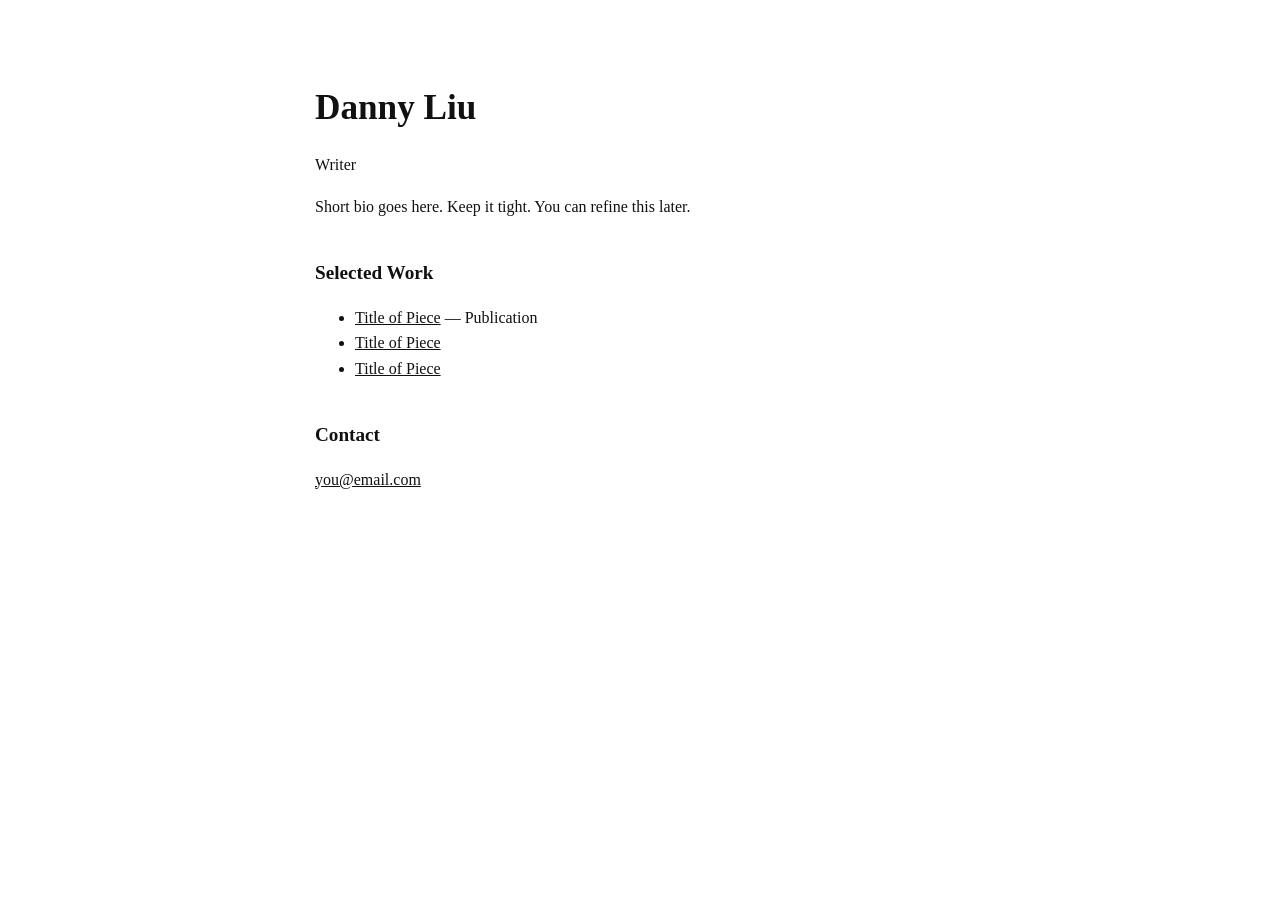
==== index.html @ 7ddd7fea "Create index.html" ====
<!DOCTYPE html>
<html lang="en">
<head>
  <meta charset="UTF-8">
  <title>Danny Liu — Writer</title>
  <meta name="viewport" content="width=device-width, initial-scale=1">
  <style>
    body {
      font-family: Georgia, serif;
      max-width: 650px;
      margin: 80px auto;
      padding: 0 20px;
      line-height: 1.6;
      color: #111;
    }
    h1 {
      font-size: 2.2em;
      margin-bottom: 0;
    }
    h2 {
      font-size: 1.2em;
      margin-top: 2em;
    }
    a {
      color: #111;
      text-decoration: underline;
    }
    a:hover {
      opacity: 0.7;
    }
  </style>
</head>
<body>

<h1>Danny Liu</h1>
<p>Writer</p>

<p>
Short bio goes here. Keep it tight. You can refine this later.
</p>

<h2>Selected Work</h2>
<ul>
  <li><a href="#">Title of Piece</a> — Publication</li>
  <li><a href="#">Title of Piece</a></li>
  <li><a href="#">Title of Piece</a></li>
</ul>

<h2>Contact</h2>
<p>
<a href="mailto:you@email.com">you@email.com</a>
</p>

</body>
</html>
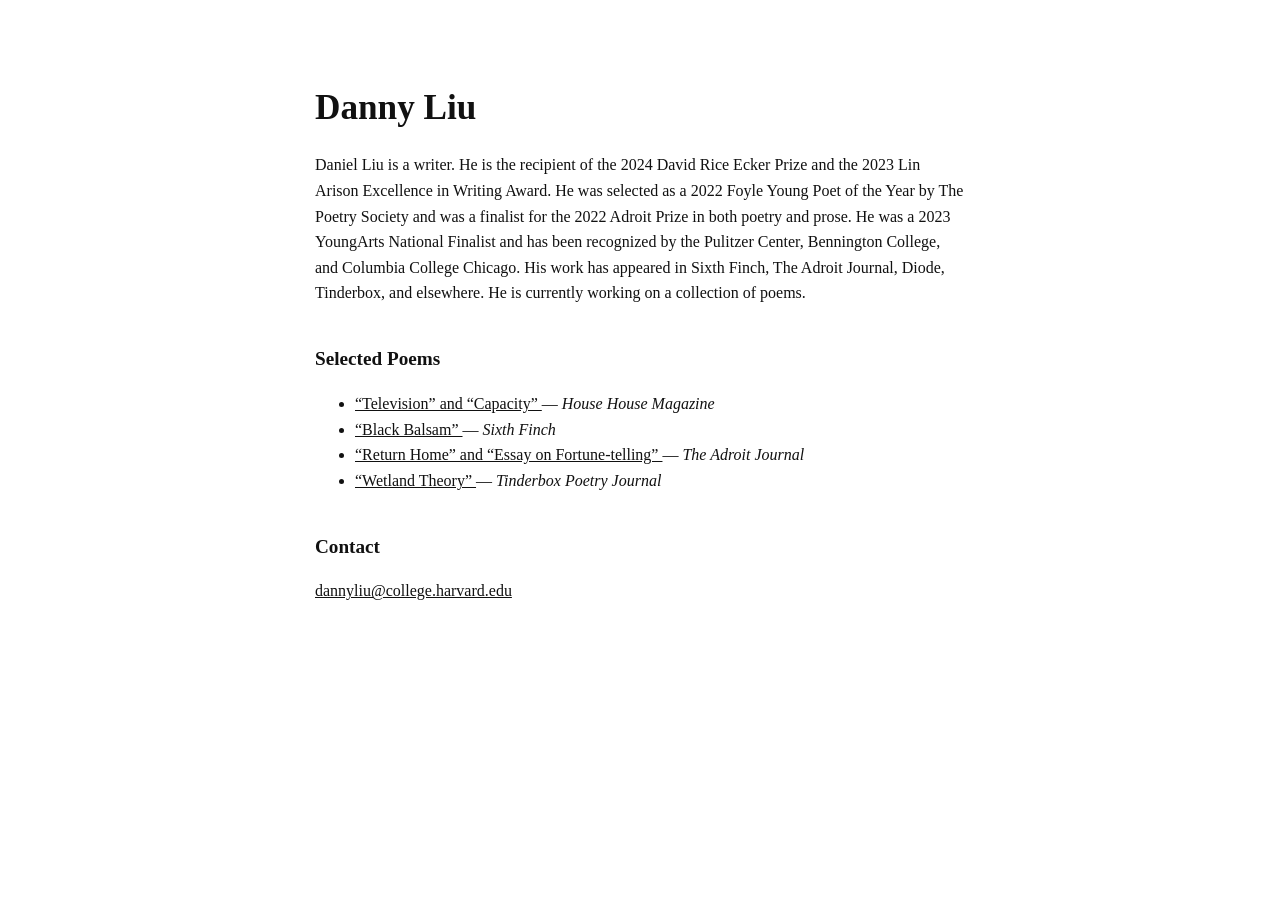
==== commit 054a2650: "Update index.html" ====
--- a/index.html
+++ b/index.html
@@ -33,22 +33,38 @@
 <body>
 
 <h1>Danny Liu</h1>
-<p>Writer</p>
 
 <p>
-Short bio goes here. Keep it tight. You can refine this later.
+Daniel Liu is a writer. He is the recipient of the 2024 David Rice Ecker Prize and the 2023 Lin Arison Excellence in Writing Award. He was selected as a 2022 Foyle Young Poet of the Year by The Poetry Society and was a finalist for the 2022 Adroit Prize in both poetry and prose. He was a 2023 YoungArts National Finalist and has been recognized by the Pulitzer Center, Bennington College, and Columbia College Chicago. His work has appeared in Sixth Finch, The Adroit Journal, Diode, Tinderbox, and elsewhere. He is currently working on a collection of poems.
 </p>
 
-<h2>Selected Work</h2>
+<h2>Selected Poems</h2>
 <ul>
-  <li><a href="#">Title of Piece</a> — Publication</li>
-  <li><a href="#">Title of Piece</a></li>
-  <li><a href="#">Title of Piece</a></li>
+  <li>
+    <a href="https://www.househousemagazine.com/televisionandcapacity">
+      “Television” and “Capacity”
+    </a> — <em>House House Magazine</em>
+  </li>
+  <li>
+    <a href="https://sixthfinch.com/liu1.html">
+      “Black Balsam”
+    </a> — <em>Sixth Finch</em>
+  </li>
+  <li>
+    <a href="https://theadroitjournal.org/issue-forty-two/daniel-liu/">
+      “Return Home” and “Essay on Fortune-telling”
+    </a> — <em>The Adroit Journal</em>
+  </li>
+  <li>
+    <a href="https://tinderboxpoetry.com/wetland-theory">
+      “Wetland Theory”
+    </a> — <em>Tinderbox Poetry Journal</em>
+  </li>
 </ul>
 
 <h2>Contact</h2>
 <p>
-<a href="mailto:you@email.com">you@email.com</a>
+<a href="mailto:dannyliu@college.harvard.edu">dannyliu@college.harvard.edu</a>
 </p>
 
 </body>
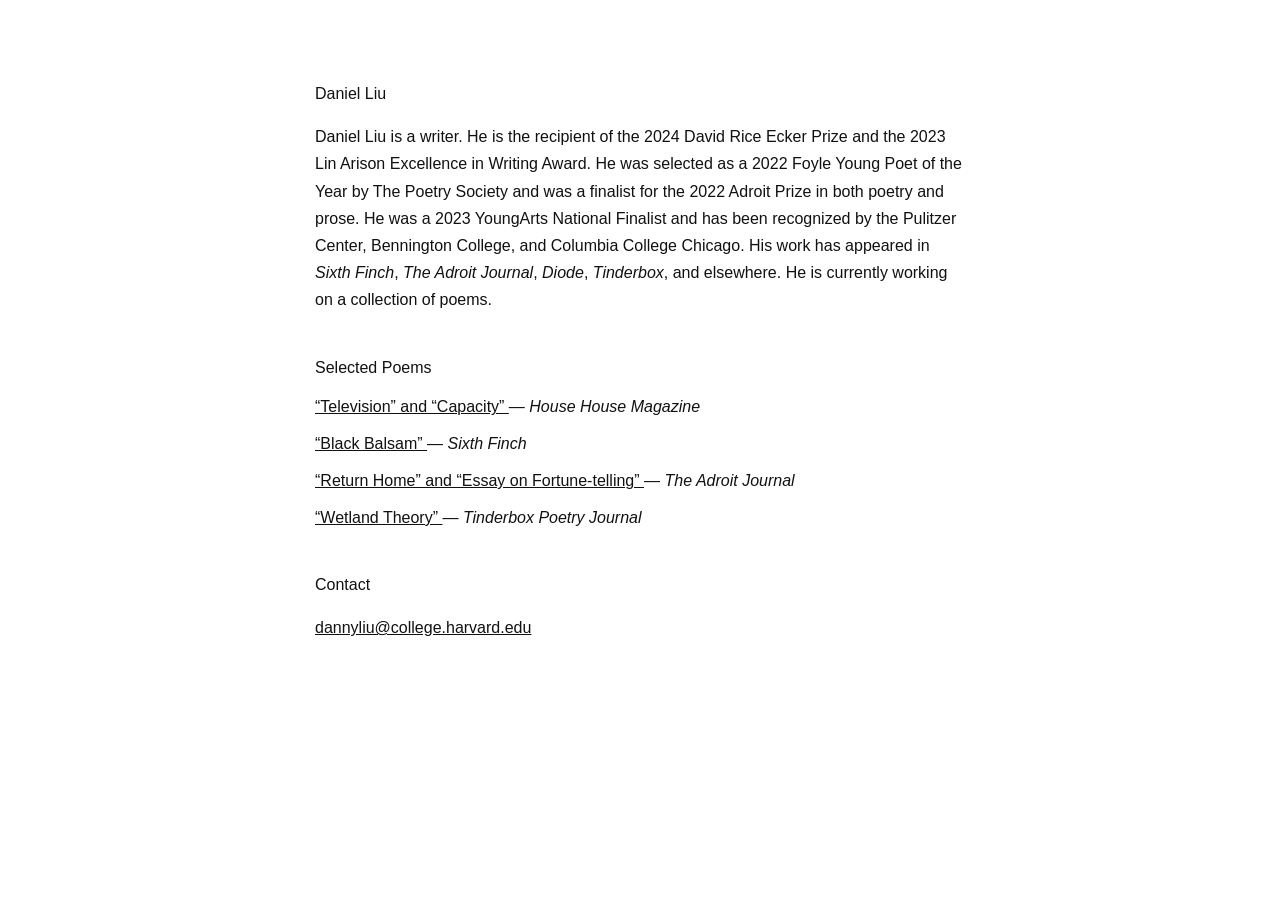
==== commit 719054f6: "Update index.html" ====
--- a/index.html
+++ b/index.html
@@ -2,29 +2,49 @@
 <html lang="en">
 <head>
   <meta charset="UTF-8">
-  <title>Danny Liu — Writer</title>
+  <title>Daniel Liu — Writer</title>
   <meta name="viewport" content="width=device-width, initial-scale=1">
   <style>
     body {
-      font-family: Georgia, serif;
+      font-family: Helvetica, Arial, sans-serif;
       max-width: 650px;
       margin: 80px auto;
       padding: 0 20px;
-      line-height: 1.6;
+      line-height: 1.7;
+      font-size: 16px;
       color: #111;
     }
+
+    h1, h2 {
+      font-size: 16px;
+      font-weight: normal;
+      margin-top: 2.5em;
+      margin-bottom: 0.8em;
+    }
+
     h1 {
-      font-size: 2.2em;
-      margin-bottom: 0;
+      margin-top: 0;
     }
-    h2 {
-      font-size: 1.2em;
-      margin-top: 2em;
+
+    p {
+      margin-bottom: 1.4em;
     }
+
+    ul {
+      list-style: none;
+      padding-left: 0;
+      margin: 0;
+    }
+
+    li {
+      margin-bottom: 0.6em;
+    }
+
     a {
       color: #111;
       text-decoration: underline;
     }
+
     a:hover {
       opacity: 0.7;
     }
@@ -32,10 +52,10 @@
 </head>
 <body>
 
-<h1>Danny Liu</h1>
+<h1>Daniel Liu</h1>
 
 <p>
-Daniel Liu is a writer. He is the recipient of the 2024 David Rice Ecker Prize and the 2023 Lin Arison Excellence in Writing Award. He was selected as a 2022 Foyle Young Poet of the Year by The Poetry Society and was a finalist for the 2022 Adroit Prize in both poetry and prose. He was a 2023 YoungArts National Finalist and has been recognized by the Pulitzer Center, Bennington College, and Columbia College Chicago. His work has appeared in Sixth Finch, The Adroit Journal, Diode, Tinderbox, and elsewhere. He is currently working on a collection of poems.
+Daniel Liu is a writer. He is the recipient of the 2024 David Rice Ecker Prize and the 2023 Lin Arison Excellence in Writing Award. He was selected as a 2022 Foyle Young Poet of the Year by The Poetry Society and was a finalist for the 2022 Adroit Prize in both poetry and prose. He was a 2023 YoungArts National Finalist and has been recognized by the Pulitzer Center, Bennington College, and Columbia College Chicago. His work has appeared in <em>Sixth Finch</em>, <em>The Adroit Journal</em>, <em>Diode</em>, <em>Tinderbox</em>, and elsewhere. He is currently working on a collection of poems.
 </p>
 
 <h2>Selected Poems</h2>
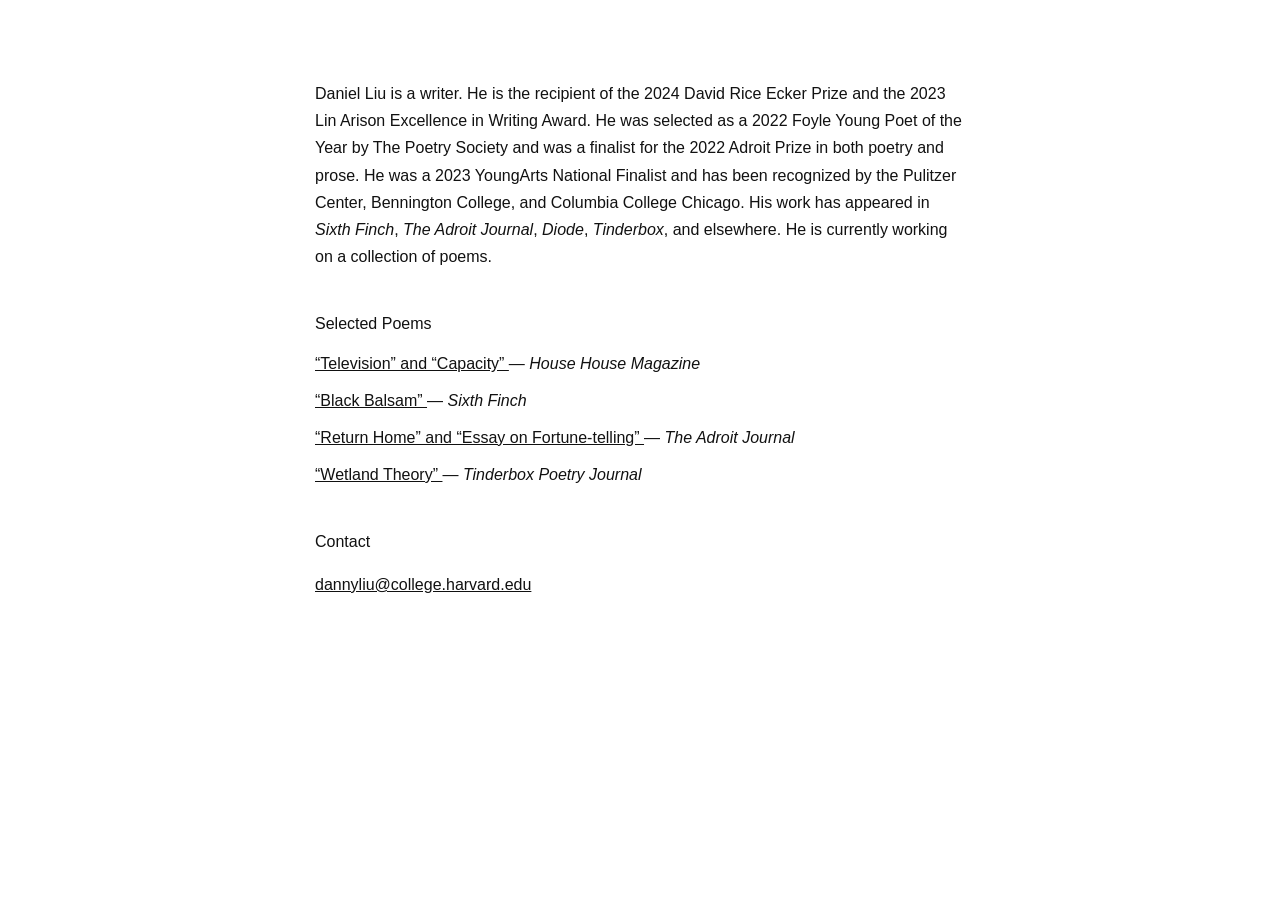
==== commit 37dce939: "Update index.html" ====
--- a/index.html
+++ b/index.html
@@ -51,9 +51,7 @@
   </style>
 </head>
 <body>
-
-<h1>Daniel Liu</h1>
-
+  
 <p>
 Daniel Liu is a writer. He is the recipient of the 2024 David Rice Ecker Prize and the 2023 Lin Arison Excellence in Writing Award. He was selected as a 2022 Foyle Young Poet of the Year by The Poetry Society and was a finalist for the 2022 Adroit Prize in both poetry and prose. He was a 2023 YoungArts National Finalist and has been recognized by the Pulitzer Center, Bennington College, and Columbia College Chicago. His work has appeared in <em>Sixth Finch</em>, <em>The Adroit Journal</em>, <em>Diode</em>, <em>Tinderbox</em>, and elsewhere. He is currently working on a collection of poems.
 </p>
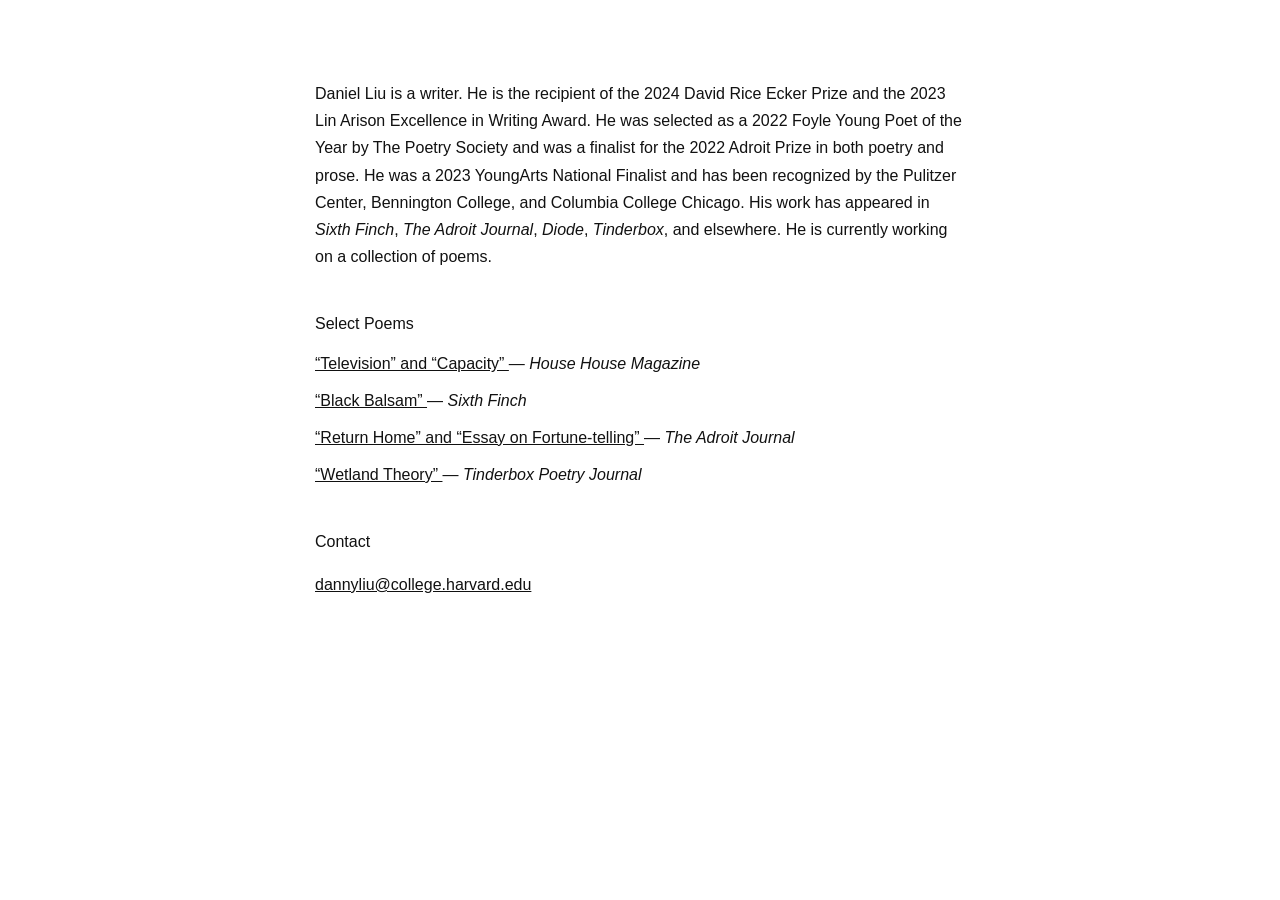
==== commit e70b6f6d: "Update index.html" ====
--- a/index.html
+++ b/index.html
@@ -56,7 +56,7 @@
 Daniel Liu is a writer. He is the recipient of the 2024 David Rice Ecker Prize and the 2023 Lin Arison Excellence in Writing Award. He was selected as a 2022 Foyle Young Poet of the Year by The Poetry Society and was a finalist for the 2022 Adroit Prize in both poetry and prose. He was a 2023 YoungArts National Finalist and has been recognized by the Pulitzer Center, Bennington College, and Columbia College Chicago. His work has appeared in <em>Sixth Finch</em>, <em>The Adroit Journal</em>, <em>Diode</em>, <em>Tinderbox</em>, and elsewhere. He is currently working on a collection of poems.
 </p>
 
-<h2>Selected Poems</h2>
+<h2>Select Poems</h2>
 <ul>
   <li>
     <a href="https://www.househousemagazine.com/televisionandcapacity">
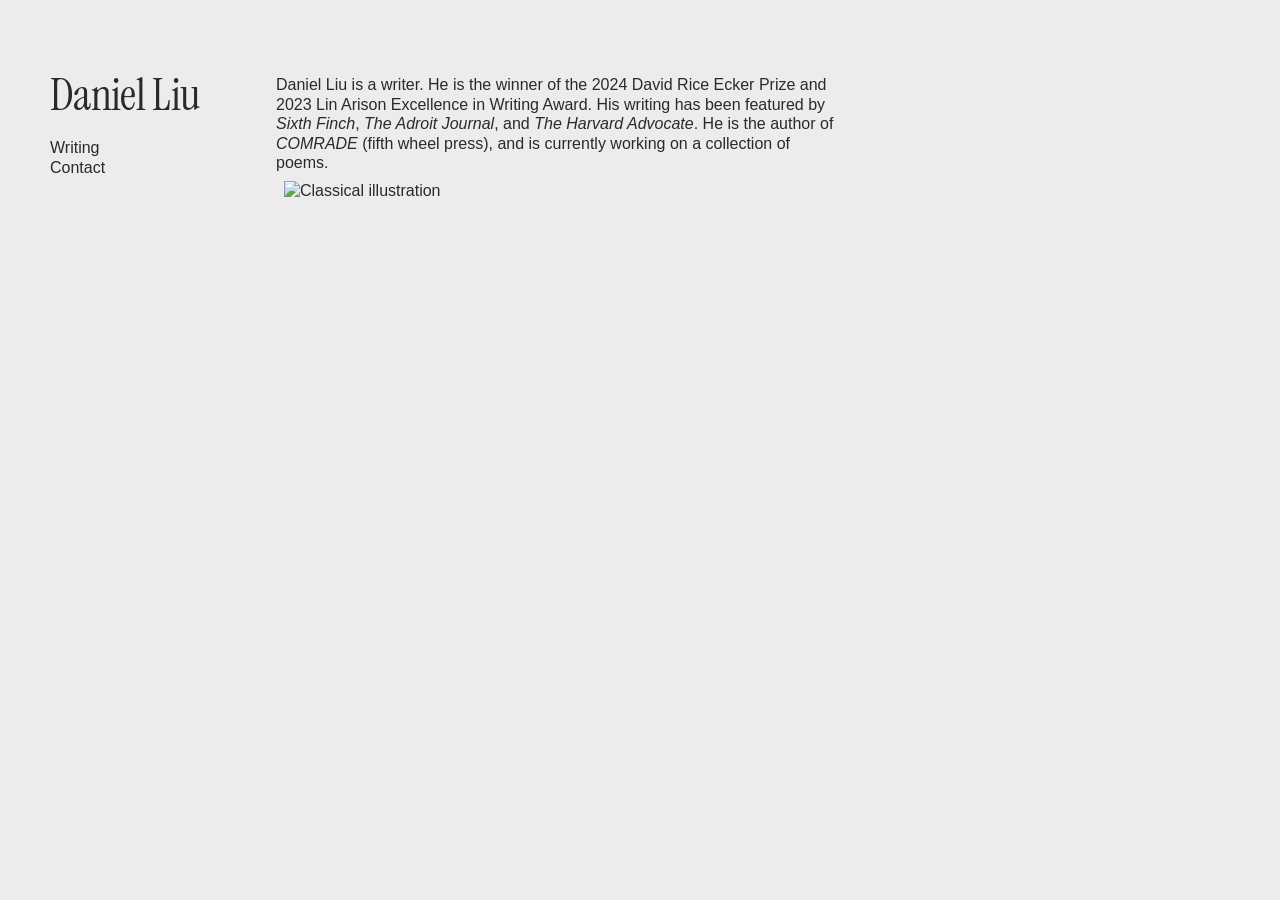
==== commit a482e6af: "Add files via upload" ====
--- a/index.html
+++ b/index.html
@@ -1,89 +1,32 @@
 <!DOCTYPE html>
 <html lang="en">
 <head>
-  <meta charset="UTF-8">
-  <title>Daniel Liu — Writer</title>
-  <meta name="viewport" content="width=device-width, initial-scale=1">
-  <style>
-    body {
-      font-family: Helvetica, Arial, sans-serif;
-      max-width: 650px;
-      margin: 80px auto;
-      padding: 0 20px;
-      line-height: 1.7;
-      font-size: 16px;
-      color: #111;
-    }
-
-    h1, h2 {
-      font-size: 16px;
-      font-weight: normal;
-      margin-top: 2.5em;
-      margin-bottom: 0.8em;
-    }
-
-    h1 {
-      margin-top: 0;
-    }
-
-    p {
-      margin-bottom: 1.4em;
-    }
-
-    ul {
-      list-style: none;
-      padding-left: 0;
-      margin: 0;
-    }
-
-    li {
-      margin-bottom: 0.6em;
-    }
-
-    a {
-      color: #111;
-      text-decoration: underline;
-    }
-
-    a:hover {
-      opacity: 0.7;
-    }
-  </style>
+  <meta charset="UTF-8" />
+  <meta name="viewport" content="width=device-width, initial-scale=1.0" />
+  <title>Daniel Liu</title>
+  <link rel="preconnect" href="https://fonts.googleapis.com">
+  <link rel="preconnect" href="https://fonts.gstatic.com" crossorigin>
+  <link href="https://fonts.googleapis.com/css2?family=Cormorant+Garamond:wght@400;500&display=swap" rel="stylesheet">
+  <link rel="stylesheet" href="styles.css" />
 </head>
 <body>
-  
-<p>
-Daniel Liu is a writer. He is the recipient of the 2024 David Rice Ecker Prize and the 2023 Lin Arison Excellence in Writing Award. He was selected as a 2022 Foyle Young Poet of the Year by The Poetry Society and was a finalist for the 2022 Adroit Prize in both poetry and prose. He was a 2023 YoungArts National Finalist and has been recognized by the Pulitzer Center, Bennington College, and Columbia College Chicago. His work has appeared in <em>Sixth Finch</em>, <em>The Adroit Journal</em>, <em>Diode</em>, <em>Tinderbox</em>, and elsewhere. He is currently working on a collection of poems.
-</p>
+  <main class="site-shell">
+    <aside class="sidebar">
+      <a class="site-title" href="index.html">Daniel Liu</a>
+      <nav class="nav" aria-label="Main navigation">
+        <a href="writing.html">Writing</a>
+        <a href="contact.html">Contact</a>
+      </nav>
+    </aside>
 
-<h2>Select Poems</h2>
-<ul>
-  <li>
-    <a href="https://www.househousemagazine.com/televisionandcapacity">
-      “Television” and “Capacity”
-    </a> — <em>House House Magazine</em>
-  </li>
-  <li>
-    <a href="https://sixthfinch.com/liu1.html">
-      “Black Balsam”
-    </a> — <em>Sixth Finch</em>
-  </li>
-  <li>
-    <a href="https://theadroitjournal.org/issue-forty-two/daniel-liu/">
-      “Return Home” and “Essay on Fortune-telling”
-    </a> — <em>The Adroit Journal</em>
-  </li>
-  <li>
-    <a href="https://tinderboxpoetry.com/wetland-theory">
-      “Wetland Theory”
-    </a> — <em>Tinderbox Poetry Journal</em>
-  </li>
-</ul>
-
-<h2>Contact</h2>
-<p>
-<a href="mailto:dannyliu@college.harvard.edu">dannyliu@college.harvard.edu</a>
-</p>
-
+    <section class="content">
+      <div class="home-copy">
+        <p>Daniel Liu is a writer. He is the winner of the 2024 David Rice Ecker Prize and 2023 Lin Arison Excellence in Writing Award. His writing has been featured by <em>Sixth Finch</em>, <em>The Adroit Journal</em>, and <em>The Harvard Advocate</em>. He is the author of <em>COMRADE</em> (fifth wheel press), and is currently working on a collection of poems.</p>
+      </div>
+      <div class="artwork">
+        <img src="assets/bellerophon.png" alt="Classical illustration" />
+      </div>
+    </section>
+  </main>
 </body>
 </html>
--- a/styles.css
+++ b/styles.css
@@ -0,0 +1,236 @@
+@import url('https://fonts.googleapis.com/css2?family=Instrument+Serif:ital@0;1&display=swap');
+
+:root {
+  --bg: #ececec;
+  --text: #2a2a2a;
+  --sidebar-width: 180px;
+  --left-pad: 50px;
+  --top-pad: 72px;
+  --body-size: 16px;
+  --line-height: 1.22;
+}
+
+* { box-sizing: border-box; }
+html, body { margin: 0; padding: 0; }
+body {
+  background: var(--bg);
+  color: var(--text);
+  font-family: Arial, Helvetica, sans-serif;
+  min-height: 100vh;
+  -webkit-text-size-adjust: 100%;
+}
+
+a { color: inherit; text-decoration: none; }
+a:hover { opacity: 0.75; }
+
+.site-shell {
+  display: grid;
+  grid-template-columns: var(--sidebar-width) minmax(0, 1fr);
+  gap: 46px;
+  padding: var(--top-pad) 32px 48px var(--left-pad);
+  max-width: 1280px;
+}
+
+.sidebar {
+  padding-top: 2px;
+}
+
+.site-title {
+  display: inline-block;
+  font-family: "Instrument Serif", Georgia, serif;
+  font-size: 45px;
+  line-height: 0.95;
+  font-weight: 400;
+  margin: 0 0 22px 0;
+  letter-spacing: -0.015em;
+}
+
+.nav {
+  display: flex;
+  flex-direction: column;
+  gap: 2px;
+  font-size: 16px;
+}
+
+.nav a.active {
+  text-decoration: none;
+}
+
+.content {
+  max-width: 780px;
+  min-width: 0;
+  font-size: var(--body-size);
+  line-height: var(--line-height);
+}
+
+.home-copy {
+  max-width: 560px;
+  font-size: 16px;
+  line-height: 1.22;
+  margin-top: 3px;
+}
+
+.home-copy p {
+  margin: 0;
+}
+
+.artwork {
+  margin-top: 8px;
+  margin-left: 8px;
+}
+
+.artwork img {
+  width: 255px;
+  max-width: 100%;
+  height: auto;
+  display: block;
+}
+
+.contact-email {
+  font-size: 16px;
+  margin-top: 3px;
+  overflow-wrap: anywhere;
+}
+
+.writing-page {
+  max-width: 820px;
+}
+
+.writing-section {
+  margin-top: 3px;
+}
+
+.writing-section + .writing-section {
+  margin-top: 42px;
+}
+
+.section-title {
+  font-size: 18px;
+  font-weight: 400;
+  margin: 0 0 18px 0;
+}
+
+.entry-list {
+  display: grid;
+  gap: 2px;
+}
+
+.entry {
+  display: grid;
+  grid-template-columns: 46px minmax(0, 1fr);
+  column-gap: 0;
+  align-items: baseline;
+  font-size: 16px;
+  line-height: 1.18;
+}
+
+.entry .year {
+  width: 46px;
+}
+
+.entry span:last-child,
+.entry a {
+  min-width: 0;
+}
+
+.entry a {
+  overflow-wrap: anywhere;
+}
+
+.entry em {
+  font-style: italic;
+}
+
+@media (max-width: 900px) {
+  .site-shell {
+    grid-template-columns: 1fr;
+    gap: 28px;
+    padding: 32px 20px 36px 20px;
+  }
+
+  .sidebar {
+    padding-top: 0;
+  }
+
+  .site-title {
+    font-size: 40px;
+    margin-bottom: 16px;
+  }
+
+  .nav {
+    gap: 4px;
+  }
+
+  .content,
+  .writing-page,
+  .home-copy {
+    max-width: 100%;
+  }
+
+  .home-copy,
+  .contact-email,
+  .entry,
+  .nav,
+  .section-title {
+    font-size: 15px;
+  }
+
+  .section-title {
+    margin-bottom: 14px;
+  }
+
+  .entry {
+    grid-template-columns: 44px minmax(0, 1fr);
+    row-gap: 1px;
+    line-height: 1.22;
+  }
+
+  .entry .year {
+    width: 44px;
+  }
+
+  .writing-section + .writing-section {
+    margin-top: 32px;
+  }
+
+  .artwork {
+    margin-left: 0;
+    margin-top: 24px;
+  }
+
+  .artwork img {
+    width: min(255px, 72vw);
+  }
+}
+
+@media (max-width: 480px) {
+  .site-shell {
+    padding: 24px 16px 28px 16px;
+    gap: 22px;
+  }
+
+  .site-title {
+    font-size: 34px;
+    margin-bottom: 14px;
+  }
+
+  .home-copy,
+  .contact-email,
+  .entry,
+  .nav,
+  .section-title {
+    font-size: 14px;
+  }
+
+  .entry {
+    grid-template-columns: 40px minmax(0, 1fr);
+  }
+
+  .entry .year {
+    width: 40px;
+  }
+
+  .artwork img {
+    width: min(235px, 78vw);
+  }
+}
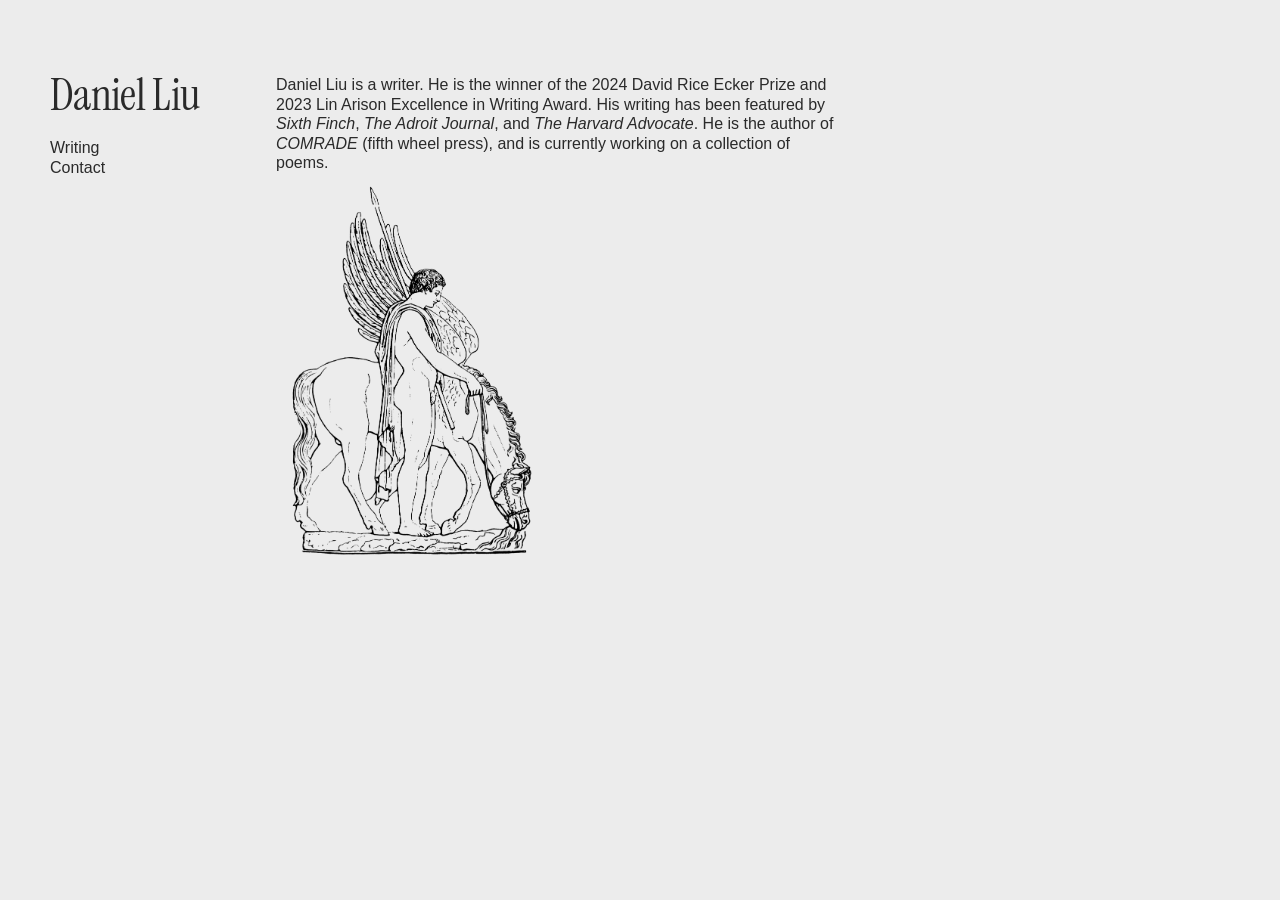
==== commit fe4d36a8: "Fix image source path in index.html" ====
--- a/index.html
+++ b/index.html
@@ -24,7 +24,7 @@
         <p>Daniel Liu is a writer. He is the winner of the 2024 David Rice Ecker Prize and 2023 Lin Arison Excellence in Writing Award. His writing has been featured by <em>Sixth Finch</em>, <em>The Adroit Journal</em>, and <em>The Harvard Advocate</em>. He is the author of <em>COMRADE</em> (fifth wheel press), and is currently working on a collection of poems.</p>
       </div>
       <div class="artwork">
-        <img src="assets/bellerophon.png" alt="Classical illustration" />
+        <img src="bellerophon.png" alt="Classical illustration" />
       </div>
     </section>
   </main>
